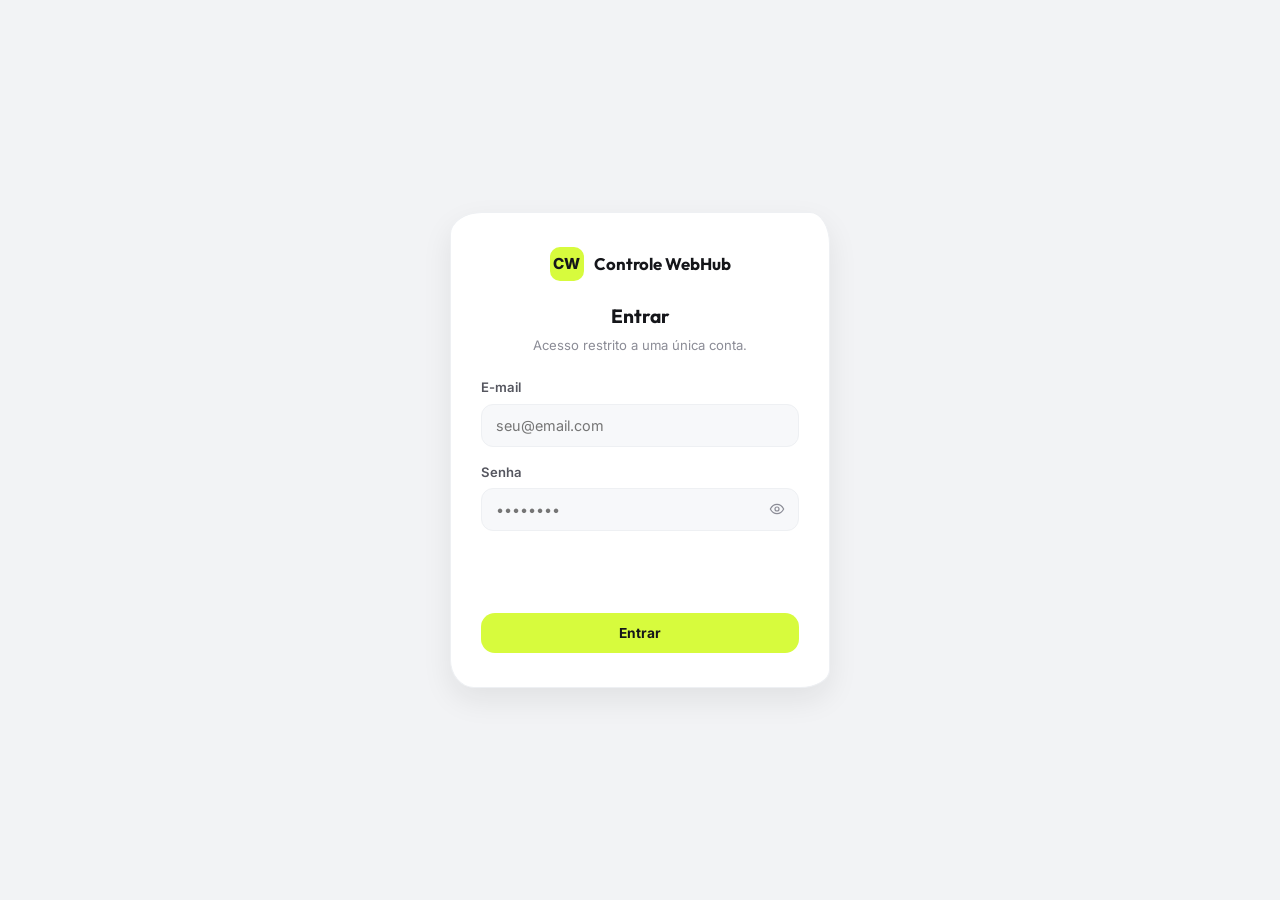
==== cliente.html @ a3a67857 "Detalhamento do repasse mostra a conta fechando Somar a cota da agencia/dev de cada cliente dava um " ====
<!DOCTYPE html>
<html lang="pt-BR">
<head>
<meta charset="UTF-8">
<meta name="viewport" content="width=device-width, initial-scale=1.0">
<title id="pageTitle">Novo cliente | Controle WebHub</title>
<script src="js/config.js?v=202609241728"></script>
<script src="js/auth.js?v=202609241728"></script>
<script>AUTH.requireAuth();</script>
<script src="js/theme.js?v=202609241728"></script>
<script src="js/sidebar.js?v=202609241728"></script>
<link rel="stylesheet" href="css/style.css?v=202609241728">
</head>
<body>

<svg style="display:none">
  <symbol id="i-chevron" viewBox="0 0 24 24"><path d="M15 6l-6 6 6 6" fill="none" stroke="currentColor" stroke-width="2" stroke-linecap="round" stroke-linejoin="round"/></symbol>
  <symbol id="i-menu" viewBox="0 0 24 24"><line x1="4" y1="7" x2="20" y2="7" stroke="currentColor" stroke-width="1.8" stroke-linecap="round"/><line x1="4" y1="12" x2="20" y2="12" stroke="currentColor" stroke-width="1.8" stroke-linecap="round"/><line x1="4" y1="17" x2="20" y2="17" stroke="currentColor" stroke-width="1.8" stroke-linecap="round"/></symbol>
  <symbol id="i-home" viewBox="0 0 24 24"><path d="M4 11.5 12 4l8 7.5" fill="none" stroke="currentColor" stroke-width="1.8" stroke-linecap="round" stroke-linejoin="round"/><path d="M6 10v9h12v-9" fill="none" stroke="currentColor" stroke-width="1.8" stroke-linejoin="round"/><path d="M10 19v-5h4v5" fill="none" stroke="currentColor" stroke-width="1.8" stroke-linejoin="round"/></symbol>
  <symbol id="i-users" viewBox="0 0 24 24"><circle cx="9" cy="8" r="3.2" fill="none" stroke="currentColor" stroke-width="1.8"/><path d="M3 20c.8-3.4 3-5.2 6-5.2s5.2 1.8 6 5.2" fill="none" stroke="currentColor" stroke-width="1.8" stroke-linecap="round"/><circle cx="16.5" cy="8.5" r="2.6" fill="none" stroke="currentColor" stroke-width="1.8"/><path d="M15 14.6c2.6.3 4.2 1.9 4.8 4.4" fill="none" stroke="currentColor" stroke-width="1.8" stroke-linecap="round"/></symbol>
  <symbol id="i-plus" viewBox="0 0 24 24"><line x1="12" y1="5" x2="12" y2="19" stroke="currentColor" stroke-width="2" stroke-linecap="round"/><line x1="5" y1="12" x2="19" y2="12" stroke="currentColor" stroke-width="2" stroke-linecap="round"/></symbol>
  <symbol id="i-cash" viewBox="0 0 24 24"><rect x="2.5" y="6" width="19" height="12" rx="2.5" fill="none" stroke="currentColor" stroke-width="1.8"/><circle cx="12" cy="12" r="2.6" fill="none" stroke="currentColor" stroke-width="1.8"/></symbol>
  <symbol id="i-wallet" viewBox="0 0 24 24"><path d="M3 7a2 2 0 0 1 2-2h13a2 2 0 0 1 2 2v11a2 2 0 0 1-2 2H5a2 2 0 0 1-2-2z" fill="none" stroke="currentColor" stroke-width="1.8"/><path d="M16 12h3.5a1 1 0 0 1 1 1v2a1 1 0 0 1-1 1H16a2 2 0 0 1 0-4z" fill="none" stroke="currentColor" stroke-width="1.8"/></symbol>
  <symbol id="i-report" viewBox="0 0 24 24"><path d="M7 3h8l4 4v14a1 1 0 0 1-1 1H7a1 1 0 0 1-1-1V4a1 1 0 0 1 1-1z" fill="none" stroke="currentColor" stroke-width="1.8" stroke-linejoin="round"/><path d="M15 3v4h4" fill="none" stroke="currentColor" stroke-width="1.8" stroke-linejoin="round"/><line x1="9" y1="12" x2="15" y2="12" stroke="currentColor" stroke-width="1.6" stroke-linecap="round"/><line x1="9" y1="15.5" x2="15" y2="15.5" stroke="currentColor" stroke-width="1.6" stroke-linecap="round"/><line x1="9" y1="19" x2="12.5" y2="19" stroke="currentColor" stroke-width="1.6" stroke-linecap="round"/></symbol>
  <symbol id="i-logout" viewBox="0 0 24 24"><path d="M15 17l5-5-5-5" fill="none" stroke="currentColor" stroke-width="1.8" stroke-linecap="round" stroke-linejoin="round"/><line x1="20" y1="12" x2="9" y2="12" stroke="currentColor" stroke-width="1.8" stroke-linecap="round"/><path d="M13 5H6a1 1 0 0 0-1 1v12a1 1 0 0 0 1 1h7" fill="none" stroke="currentColor" stroke-width="1.8" stroke-linecap="round" stroke-linejoin="round"/></symbol>
  <symbol id="i-gear" viewBox="0 0 24 24"><circle cx="12" cy="12" r="3" fill="none" stroke="currentColor" stroke-width="1.8"/><path d="M19.4 13a7.6 7.6 0 0 0 0-2l2-1.4-2-3.4-2.3.8a7.7 7.7 0 0 0-1.7-1l-.4-2.4H10.6l-.4 2.4a7.7 7.7 0 0 0-1.7 1l-2.3-.8-2 3.4L6.2 11a7.6 7.6 0 0 0 0 2l-2 1.4 2 3.4 2.3-.8a7.7 7.7 0 0 0 1.7 1l.4 2.4h3.4l.4-2.4a7.7 7.7 0 0 0 1.7-1l2.3.8 2-3.4z" fill="none" stroke="currentColor" stroke-width="1.6" stroke-linejoin="round"/></symbol>
  <symbol id="i-bell" viewBox="0 0 24 24"><path d="M6 17v-5a6 6 0 0 1 12 0v5l1.5 2.2H4.5z" fill="none" stroke="currentColor" stroke-width="1.8" stroke-linejoin="round"/><path d="M9.5 20.5a2.6 2.6 0 0 0 5 0" fill="none" stroke="currentColor" stroke-width="1.8" stroke-linecap="round"/></symbol>
  <symbol id="i-link" viewBox="0 0 24 24"><path d="M10 13a4 4 0 0 0 5.7.4l2.6-2.6a4 4 0 0 0-5.7-5.7L11 6.8" fill="none" stroke="currentColor" stroke-width="1.8" stroke-linecap="round"/><path d="M14 11a4 4 0 0 0-5.7-.4l-2.6 2.6a4 4 0 0 0 5.7 5.7l1.6-1.7" fill="none" stroke="currentColor" stroke-width="1.8" stroke-linecap="round"/></symbol>
  <symbol id="i-trash" viewBox="0 0 24 24"><path d="M4 7h16M9 7V4h6v3m-8 0 1 13h8l1-13" fill="none" stroke="currentColor" stroke-width="1.8" stroke-linecap="round" stroke-linejoin="round"/></symbol>
</svg>

<div class="app">

  <!-- ================= SIDEBAR ================= -->
  <aside class="sidebar">
    <button class="sidebar-collapse-btn" id="sidebarCollapseBtn" aria-label="Recolher menu"><svg class="icon-sm"><use href="#i-chevron"/></svg></button>
    <div class="brand">
      <div class="brand-mark">CW</div>
      <span class="brand-name">Controle WebHub</span>
    </div>
    <nav class="nav-group">
      <a href="index.html" class="nav-link"><svg class="icon"><use href="#i-home"/></svg><span>Dashboard</span></a>
      <a href="clientes.html" class="nav-link active"><svg class="icon"><use href="#i-users"/></svg><span>Clientes</span></a>
      <a href="cliente.html" class="nav-sublink" id="navNovoCliente"><svg><use href="#i-plus"/></svg><span>Novo cliente</span></a>
      <a href="financeiro.html" class="nav-link"><svg class="icon"><use href="#i-wallet"/></svg><span>Financeiro</span></a>
      <a href="relatorio.html" class="nav-link"><svg class="icon"><use href="#i-report"/></svg><span>Relatório</span></a>
      <a href="configuracoes.html" class="nav-link"><svg class="icon"><use href="#i-gear"/></svg><span>Configurações</span></a>
    </nav>
    <div class="nav-spacer"></div>
    <button class="nav-link nav-logout" id="logoutBtn"><svg class="icon"><use href="#i-logout"/></svg><span>Sair</span></button>
  </aside>
  <div class="sidebar-backdrop" id="sidebarBackdrop"></div>

  <!-- ================= CONTEÚDO ================= -->
  <main class="main">
    <div class="topbar">
      <div class="topbar-title">
        <button class="hamburger-btn" id="hamburgerBtn" aria-label="Abrir menu"><svg class="icon"><use href="#i-menu"/></svg></button>
        <h1 id="formTitle">Novo cliente</h1>
        <span class="topbar-pill" id="clientCountPill">0 clientes</span>
      </div>
      <div class="topbar-actions">
        <button class="icon-btn" id="notifBell" aria-label="Notificações"><svg class="icon"><use href="#i-bell"/></svg></button>
        <div class="user-chip">
          <div class="user-avatar">EU</div>
          <span>Minha agência</span>
        </div>
      </div>
    </div>

    <form class="form-card" id="clientForm">
      <div class="form-grid">
        <label class="field field-full">
          <span>Nome da empresa *</span>
          <input type="text" name="empresa" required placeholder="ex: Padaria do João">
        </label>
        <label class="field">
          <span>Nome do cliente</span>
          <input type="text" name="nomeCliente" placeholder="ex: João Silva">
        </label>

        <label class="field">
          <span>Telefone / WhatsApp</span>
          <input type="tel" name="telefone" inputmode="tel" autocomplete="tel" placeholder="ex: (54) 99999-0000">
        </label>

        <label class="field">
          <span>Valor do projeto (R$) *</span>
          <input type="text" inputmode="decimal" name="valor" required placeholder="0,00" autocomplete="off">
        </label>
        <label class="field">
          <span>Tipo de projeto</span>
          <select name="tipoProjeto">
            <option value="">Selecione...</option>
          </select>
        </label>

        <label class="field">
          <span>Origem do cliente</span>
          <select name="origem">
            <option value="">Selecione...</option>
          </select>
        </label>

        <label class="field">
          <span>Dev responsável</span>
          <select name="devResponsavel" id="devResponsavel">
            <option value="">Selecione...</option>
          </select>
        </label>
        <label class="field">
          <span>Forma de pagamento</span>
          <select name="tipoPagamento" id="tipoPagamento">
            <option value="avista">À vista</option>
            <option value="parcelado">Parcelado</option>
          </select>
        </label>

        <label class="field">
          <span>Data de início</span>
          <input type="date" name="dataInicio">
        </label>
        <label class="field">
          <span>Prazo final</span>
          <input type="date" name="prazoFinal">
        </label>

        <label class="field">
          <span>Status do projeto</span>
          <select name="status">
            <option value="desenvolvimento">Em desenvolvimento</option>
            <option value="concluido">Concluído</option>
          </select>
        </label>
      </div>

      <div class="section-title" id="parcelasTitle" hidden>
        <span>Parcelas</span>
        <button type="button" class="btn btn-outline btn-sm" id="addParcela"><svg class="icon-sm"><use href="#i-plus"/></svg>Adicionar parcela</button>
      </div>
      <div class="parcelas-list" id="parcelasList" hidden></div>

      <div class="section-title" id="situacaoTitle">Pagamento do cliente</div>
      <p class="field-hint" id="situacaoHint" style="margin:-8px 0 12px;" hidden>No parcelado, o pagamento do cliente é marcado em cada parcela, logo acima.</p>
      <div class="pay-rows" id="payRows">
        <div class="pay-row" id="clientePagoField">
          <label class="checkbox-field">
            <input type="checkbox" name="clientePago">
            <span>Cliente já pagou</span>
          </label>
          <label class="pay-date">
            <span>em</span>
            <input type="date" name="clientePagoEm" aria-label="Data em que o cliente pagou">
          </label>
        </div>
        <div class="comprovante" id="clienteComprovanteWrap">
          <svg class="icon-sm"><use href="#i-link"/></svg>
          <input type="url" inputmode="url" name="clienteComprovante" data-field="comprovante"
                 placeholder="Link do comprovante (opcional)" aria-label="Comprovante do pagamento do cliente">
          <a class="comprovante-open" href="" target="_blank" rel="noopener noreferrer" hidden>Abrir</a>
        </div>
      </div>

      <div class="section-title" id="splitSectionTitle">Divisão do valor entre agência, você e o dev</div>
      <div class="split-mode" id="splitMode">
        <span class="split-mode-label">Dividir por:</span>
        <div class="scope-toggle">
          <button type="button" class="scope-btn active" data-modo="percentual">Porcentagem</button>
          <button type="button" class="scope-btn" data-modo="valor">Valor (R$)</button>
        </div>
      </div>
      <p class="field-hint" id="splitModeHint" style="margin:-4px 0 14px;">A soma das porcentagens precisa dar 100%.</p>
      <div class="split-row" id="splitRow">
        <label class="field">
          <span id="labelAgencia">Agência (%)</span>
          <input type="number" name="splitAgencia" min="0" max="100" step="0.01" value="20">
          <input type="text" inputmode="decimal" autocomplete="off" name="splitAgenciaValor" placeholder="0,00" hidden>
        </label>
        <label class="field">
          <span id="labelEu">Eu (%)</span>
          <input type="number" name="splitEu" min="0" max="100" step="0.01" value="40">
          <input type="text" inputmode="decimal" autocomplete="off" name="splitEuValor" placeholder="0,00" hidden>
        </label>
        <label class="field" id="splitDevField">
          <span id="labelDev">Dev (%)</span>
          <input type="number" name="splitDev" min="0" max="100" step="0.01" value="40">
          <input type="text" inputmode="decimal" autocomplete="off" name="splitDevValor" placeholder="0,00" hidden>
        </label>
      </div>
      <div class="split-breakdown" id="splitBreakdown">
        <div class="split-card is-agencia"><span>Agência recebe</span><strong id="splitAgenciaValue">R$ 0,00</strong><small id="splitAgenciaPct">20%</small></div>
        <div class="split-card is-eu"><span>Eu recebo</span><strong id="splitEuValue">R$ 0,00</strong><small id="splitEuPct">40%</small></div>
        <div class="split-card is-dev" id="splitDevCard"><span>Dev recebe</span><strong id="splitDevValue">R$ 0,00</strong><small id="splitDevPct">40%</small></div>
      </div>
      <div class="split-total" id="splitTotal">Soma: 100%
        <button type="button" class="btn-link-reset split-total-action" id="useSplitSumBtn" hidden></button>
      </div>

      <div class="section-title">Repasses — quanto já paguei ao dev e à agência</div>
      <p class="field-hint" style="margin:-8px 0 14px;">Lance cada pagamento com o valor e a data em que você fez. Pode ser adiantado, parcial ou depois do fim do projeto — a barra mostra quanto ainda falta pagar.</p>
      <div class="repasse-blocks">
        <div class="repasse-block" id="repasseDevBlock" data-quem="dev">
          <div class="repasse-head">
            <div class="repasse-title">Dev<span id="repasseDevNome"></span></div>
            <div class="repasse-nums"><strong id="repasseDevPago">R$ 0,00</strong><span id="repasseDevTotal">de R$ 0,00</span></div>
          </div>
          <div class="repasse-bar"><span id="repasseDevFill"></span></div>
          <div class="repasse-status" id="repasseDevStatus"></div>
          <div class="repasse-list" id="repasseDevList"></div>
          <button type="button" class="btn btn-outline btn-sm" data-add-repasse="dev"><svg class="icon-sm"><use href="#i-plus"/></svg>Registrar pagamento ao dev</button>
        </div>
        <div class="repasse-block" id="repasseAgenciaBlock" data-quem="agencia">
          <div class="repasse-head">
            <div class="repasse-title">Agência</div>
            <div class="repasse-nums"><strong id="repasseAgenciaPago">R$ 0,00</strong><span id="repasseAgenciaTotal">de R$ 0,00</span></div>
          </div>
          <div class="repasse-bar"><span id="repasseAgenciaFill"></span></div>
          <div class="repasse-status" id="repasseAgenciaStatus"></div>
          <div class="repasse-list" id="repasseAgenciaList"></div>
          <button type="button" class="btn btn-outline btn-sm" data-add-repasse="agencia"><svg class="icon-sm"><use href="#i-plus"/></svg>Registrar pagamento à agência</button>
        </div>
      </div>

      <div class="section-title">Situação financeira real deste projeto</div>
      <p class="field-hint" style="margin:-8px 0 12px;">Aqui é o dinheiro que já entrou/saiu de verdade — diferente da divisão acima, que é só o combinado.</p>
      <div class="finance-panel">
        <div class="finance-row">
          <div class="finance-row-info"><strong>Recebido do cliente</strong><span id="financeRecebidoHint"></span></div>
          <div class="finance-row-value" id="financeRecebido">R$ 0,00</div>
        </div>
        <div class="finance-row" id="financeDevRow">
          <div class="finance-row-info"><strong>Repassado ao dev</strong><span id="financeDevHint"></span></div>
          <div class="finance-row-value" id="financeDev">R$ 0,00</div>
        </div>
        <div class="finance-row">
          <div class="finance-row-info"><strong>Repassado à agência</strong><span id="financeAgenciaHint"></span></div>
          <div class="finance-row-value" id="financeAgencia">R$ 0,00</div>
        </div>
        <div class="finance-row is-total">
          <div class="finance-row-info"><strong>Saldo real (fica comigo)</strong></div>
          <div class="finance-row-value" id="financeSaldo">R$ 0,00</div>
        </div>
      </div>

      <p class="admin-msg" id="formMsg" style="font-size:.85rem;margin-top:14px;"></p>

      <div class="form-actions">
        <button type="button" class="btn btn-danger" id="deleteBtn" hidden><svg class="icon-sm"><use href="#i-trash"/></svg>Excluir cliente</button>
        <div class="form-actions-right">
          <a href="clientes.html" class="btn btn-outline">Cancelar</a>
          <button type="submit" class="btn btn-lime" id="submitBtn">Salvar cliente</button>
        </div>
      </div>
    </form>
  </main>
</div>

<div class="toast" id="toast"></div>

<script src="js/store.js?v=202609241728"></script>
<script src="js/notifications.js?v=202609241728"></script>
<script src="js/cliente.js?v=202609241728"></script>
<script>document.getElementById('logoutBtn').addEventListener('click', () => AUTH.logout());</script>
</body>
</html>
---- css/style.css ----
@import url('https://fonts.googleapis.com/css2?family=Outfit:wght@400;500;600;700;800&family=Inter:wght@400;500;600;700&display=swap');

:root{
  --lime:#d7fb3d;
  --lime-dark:#a9c92e;
  --ink:#15161a;
  --sidebar:#111214;
  --panel:#1b1c20;
  --bg:#f2f3f5;
  --white:#ffffff;
  /* Fixas em qualquer tema — usadas em superfícies que não devem inverter (sidebar,
     card de destaque, botões escuros, avatar) e no texto sobre elas ou sobre o lima. */
  --onyx:#15161a;
  --onyx-text:#ffffff;
  --gray-900:#1c1d21;
  --gray-700:#55565f;
  --gray-500:#8b8c96;
  --gray-300:#d9dae0;
  --gray-100:#eef0f3;
  --gray-50:#f7f8fa;
  --red:#ef5b5b;
  --blue:#5b8def;
  --orange:#f5a623;
  /* "Organic card": cada canto tem uma curvatura própria (h e v diferentes) em vez de
     um border-radius uniforme — dá o ar de forma desenhada à mão, mas sutil o bastante
     pra continuar lendo como um card retangular comum. Usado por TODOS os cards do
     sistema (stat-card, panel, form-card, modal-card, auth-card, notif-popup, sidebar-card,
     split-card, client-card) só por herdarem estas duas variáveis — não precisa reaplicar
     a curvatura card a card. Em px fixo (não %) de propósito: com % o resultado distorce
     em cards muito largos ou muito estreitos, porque a curva vira fração do lado; em px a
     mesma "personalidade" de curva fica igual em qualquer proporção e em qualquer tela. */
  --radius-lg:32px 20px 30px 24px / 22px 32px 18px 28px;
  --radius-md:22px 14px 20px 16px / 16px 22px 14px 20px;
  --radius-sm:12px;
  --shadow-sm:0 1px 3px rgba(20,20,30,.05);
  --shadow-md:0 12px 30px rgba(20,20,30,.08);
  color-scheme:light;
}

:root[data-theme="dark"]{
  --ink:#f2f3f5;
  --bg:#0e0f12;
  --white:#1c1d22;
  --gray-700:#c7c8d1;
  --gray-500:#9c9daa;
  --gray-300:#4a4b52;
  --gray-100:#2c2d33;
  --gray-50:#232429;
  --shadow-sm:0 1px 3px rgba(0,0,0,.3);
  --shadow-md:0 12px 30px rgba(0,0,0,.4);
  color-scheme:dark;
}

*{box-sizing:border-box;}
html,body{margin:0;padding:0;}
[hidden]{display:none !important;}
body{
  font-family:'Inter',sans-serif;background:var(--bg);color:var(--ink);
  font-size:15px;line-height:1.4;
}
h1,h2,h3,.brand-name,.stat-value{font-family:'Outfit',sans-serif;}
a{text-decoration:none;color:inherit;}
button{font-family:inherit;cursor:pointer;border:none;background:none;color:inherit;}
input,select,textarea{font-family:inherit;font-size:.92rem;}
ul{list-style:none;margin:0;padding:0;}
.icon{width:20px;height:20px;flex-shrink:0;}
.icon-sm{width:16px;height:16px;flex-shrink:0;}

/* ================= LAYOUT ================= */
.app{display:flex;min-height:100vh;}

.sidebar{
  width:236px;flex-shrink:0;background:var(--sidebar);color:#c7c8d1;
  display:flex;flex-direction:column;padding:26px 18px;position:fixed;top:0;bottom:0;left:0;
  z-index:50;transition:width .2s ease,padding .2s ease;
}
.sidebar-collapse-btn{
  position:absolute;top:34px;right:-13px;width:26px;height:26px;border-radius:50%;
  background:var(--white);color:var(--gray-700);border:1.5px solid var(--gray-100);
  display:flex;align-items:center;justify-content:center;box-shadow:var(--shadow-sm);z-index:60;
}
.sidebar-collapse-btn:hover{color:var(--ink);}
.sidebar-collapse-btn svg{width:13px;height:13px;transition:transform .2s ease;}
html.sidebar-collapsed .sidebar-collapse-btn svg{transform:rotate(180deg);}
.brand{display:flex;align-items:center;gap:10px;padding:6px 10px 30px;color:var(--onyx-text);}
.brand-mark{
  width:34px;height:34px;border-radius:10px;background:var(--lime);color:var(--onyx);
  display:flex;align-items:center;justify-content:center;font-weight:800;font-size:.95rem;flex-shrink:0;
}
.brand-name{font-weight:700;font-size:1.05rem;}

.nav-group{margin-bottom:6px;}
.nav-link{
  display:flex;align-items:center;gap:12px;padding:11px 14px;border-radius:12px;
  font-size:.9rem;font-weight:500;color:#9c9daa;transition:background .15s ease,color .15s ease;
}
.nav-link:hover{background:rgba(255,255,255,.05);color:var(--onyx-text);}
.nav-link.active{background:var(--lime);color:var(--onyx);font-weight:700;}
.nav-link .icon{color:currentColor;}

/* Sub-item de menu (ex: "Novo cliente" dentro de "Clientes") — mais discreto que um
   item de primeiro nível, sem o bloco de destaque cheio, só indentado. */
.nav-sublink{
  display:flex;align-items:center;gap:10px;padding:8px 14px 8px 40px;border-radius:12px;
  font-size:.82rem;font-weight:500;color:#8a8b96;transition:background .15s ease,color .15s ease;
  margin:-2px 0 4px;
}
.nav-sublink:hover{background:rgba(255,255,255,.05);color:var(--onyx-text);}
.nav-sublink.active{color:var(--lime);font-weight:700;}
.nav-sublink svg{width:14px;height:14px;color:currentColor;flex-shrink:0;}

.nav-spacer{flex:1;}

.nav-logout{width:100%;background:rgba(239,91,91,.16);color:var(--red);}
.nav-logout:hover{background:rgba(239,91,91,.28);color:var(--red);}

.main{margin-left:236px;flex:1;min-width:0;padding:30px 34px 60px;transition:margin-left .2s ease;}

/* Menu recolhido manualmente (botão na borda do menu) — mesmo visual do modo "só ícones"
   usado automaticamente em telas estreitas, só que acionado pelo usuário em qualquer tamanho. */
html.sidebar-collapsed .sidebar{width:76px;padding:26px 12px;}
html.sidebar-collapsed .brand-name,
html.sidebar-collapsed .nav-link span:not(.icon-badge),
html.sidebar-collapsed .nav-sublink span{display:none;}
html.sidebar-collapsed .nav-link{justify-content:center;padding:12px;}
html.sidebar-collapsed .nav-sublink{justify-content:center;padding:8px 12px;}
html.sidebar-collapsed .main{margin-left:76px;}

.topbar{display:flex;align-items:center;justify-content:space-between;margin-bottom:26px;gap:16px;flex-wrap:wrap;}
.topbar-title{display:flex;align-items:center;gap:12px;}
.topbar-title h1{font-size:1.5rem;font-weight:700;}
.topbar-pill{
  background:var(--gray-100);color:var(--gray-700);font-size:.72rem;font-weight:700;
  padding:4px 12px;border-radius:999px;
}
.topbar-actions{display:flex;align-items:center;gap:10px;}
.icon-btn{
  width:40px;height:40px;border-radius:12px;background:var(--white);box-shadow:var(--shadow-sm);
  display:flex;align-items:center;justify-content:center;color:var(--gray-700);position:relative;
}
.user-chip{display:flex;align-items:center;gap:10px;background:var(--white);border-radius:14px;padding:6px 14px 6px 6px;box-shadow:var(--shadow-sm);}
.user-avatar{
  width:32px;height:32px;border-radius:50%;background:var(--lime);color:var(--onyx);
  display:flex;align-items:center;justify-content:center;font-weight:700;font-size:.8rem;
}
.user-chip span{font-size:.85rem;font-weight:600;}

/* Botão hambúrguer — só aparece em telas estreitas (ver media query), abre o menu
   completo por cima do conteúdo. */
.hamburger-btn{
  display:none;width:40px;height:40px;border-radius:12px;background:var(--white);
  box-shadow:var(--shadow-sm);align-items:center;justify-content:center;color:var(--gray-700);
  flex-shrink:0;
}

/* ================= CARDS / STATS ================= */
.stat-grid{display:grid;grid-template-columns:repeat(4,1fr);gap:18px;margin-bottom:22px;}
.stat-card{
  background:var(--white);border-radius:var(--radius-lg);padding:22px;box-shadow:var(--shadow-sm);
  display:flex;flex-direction:column;gap:14px;min-height:150px;
}
.stat-card.is-accent{background:var(--onyx);color:var(--onyx-text);}
.stat-card.is-accent .stat-label{color:#a9aab2;}
.stat-card.is-clickable{
  border:none;font-family:inherit;text-align:left;width:100%;cursor:pointer;
  transition:transform .15s ease,box-shadow .15s ease;
}
.stat-card.is-clickable:hover{transform:translateY(-3px);box-shadow:var(--shadow-md);}
.stat-icon{
  width:42px;height:42px;border-radius:12px;display:flex;align-items:center;justify-content:center;
  background:var(--gray-100);color:var(--ink);
}
.stat-card.is-accent .stat-icon{background:var(--lime);color:var(--onyx);}
/* Mesma linguagem de cor das divisões em cliente.html: azul = agência, verde = recebido/
   meu (dinheiro que fica), vermelho = dev (repasse pra fora). Cor fixa (não muda com o
   tema) igual aos split-cards, pelo mesmo motivo: o fundo claro é fixo. */
.stat-icon.is-blue{background:#e2ecff;color:#3b6fd6;}
.stat-icon.is-green{background:#e3f6ea;color:#1e8a4c;}
.stat-icon.is-red{background:#fdecec;color:#e05656;}
.stat-value{font-size:1.55rem;font-weight:700;}
.stat-label{font-size:.8rem;color:var(--gray-500);font-weight:500;}
.stat-sub{font-size:.72rem;color:var(--gray-500);font-weight:600;margin-top:2px;min-height:15px;}
.stat-sub.is-pending{color:var(--red);}
.stat-sub.is-ok{color:#1e8a4c;}

.grid-2{display:grid;grid-template-columns:1.5fr 1fr;gap:18px;align-items:stretch;}
/* Item de grid tem min-width:auto por padrão — sem isso, o canvas do gráfico (que tem
   seu próprio tamanho "natural") empurra o painel pra fora da coluna em telas bem
   estreitas, estourando a largura da tela. */
.grid-2 > *{min-width:0;}

.panel{background:var(--white);border-radius:var(--radius-lg);padding:24px;box-shadow:var(--shadow-sm);}
/* flex-wrap evita que o título (quando quebra em duas linhas numa tela estreita) fique
   sobreposto pelo controle ao lado (ex: o seletor de mês) — sem isso o align-items:center
   centraliza o controle no meio da altura toda do título já quebrado, por cima do texto. */
.panel-head{display:flex;flex-wrap:wrap;align-items:center;justify-content:space-between;gap:10px;margin-bottom:18px;}
.panel-head h3{font-size:1rem;font-weight:700;}
.panel-head .plain-link{font-size:.8rem;color:var(--gray-500);font-weight:600;}
.btn-link-reset{background:none;border:none;font-family:inherit;cursor:pointer;}
#monthlyChartWrap{cursor:pointer;}

.scope-toggle{display:flex;background:var(--gray-100);border-radius:999px;padding:3px;gap:2px;}
.scope-btn{padding:7px 14px;border-radius:999px;font-size:.78rem;font-weight:700;color:var(--gray-500);transition:background .15s ease,color .15s ease;}
.scope-btn.active{background:var(--white);color:var(--ink);box-shadow:var(--shadow-sm);}

.chart-wrap{height:220px;position:relative;}

.donut-wrap{display:flex;align-items:center;gap:20px;}
.donut-canvas-wrap{width:150px;height:150px;position:relative;flex-shrink:0;}
.donut-center{
  position:absolute;inset:0;display:flex;flex-direction:column;align-items:center;justify-content:center;
}
/* O total fica dentro de um círculo de 150px — o buraco da rosca tem ~108px. Um valor com
   5 dígitos (R$ 16.345,67) já não cabe no tamanho padrão; encolhe conforme o tamanho. */
.donut-center strong{font-size:1.15rem;max-width:104px;text-align:center;line-height:1.1;}
.donut-center strong.is-long{font-size:.92rem;}
.donut-center strong.is-xlong{font-size:.78rem;}
.donut-center span{font-size:.7rem;color:var(--gray-500);}
.legend{display:flex;flex-direction:column;gap:12px;flex:1;}
.legend-item{display:flex;align-items:center;gap:10px;font-size:.82rem;}
.legend-dot{width:10px;height:10px;border-radius:50%;flex-shrink:0;}
.legend-item strong{margin-left:auto;font-weight:700;}

.target-list{display:flex;flex-direction:column;gap:16px;margin-top:20px;}
.target-row{display:flex;align-items:center;gap:12px;}
.target-icon{width:34px;height:34px;border-radius:10px;background:var(--gray-100);display:flex;align-items:center;justify-content:center;flex-shrink:0;}
.target-info{flex:1;min-width:0;}
.target-info .target-top{display:flex;justify-content:space-between;font-size:.8rem;margin-bottom:6px;}
.target-info .target-top strong{font-weight:700;}
.target-track{height:6px;border-radius:999px;background:var(--gray-100);overflow:hidden;}
.target-fill{height:100%;border-radius:999px;background:var(--ink);}

/* ================= CLIENTES (grid + cards) ================= */
.page-head{display:flex;align-items:center;justify-content:space-between;margin-bottom:22px;flex-wrap:wrap;gap:14px;}
.btn{
  display:inline-flex;align-items:center;gap:8px;padding:12px 20px;border-radius:14px;
  font-weight:700;font-size:.86rem;transition:transform .15s ease,box-shadow .15s ease;
}
.btn-primary{background:var(--onyx);color:var(--onyx-text);}
.btn-primary:hover{transform:translateY(-1px);box-shadow:var(--shadow-md);}
.btn-lime{background:var(--lime);color:var(--onyx);}
.btn-lime:hover{transform:translateY(-1px);box-shadow:var(--shadow-md);}
.btn-outline{background:var(--white);color:var(--ink);box-shadow:var(--shadow-sm);}
.btn-outline:hover{background:var(--gray-50);}
.btn-danger{background:#fdecec;color:var(--red);}
.btn-sm{padding:8px 14px;font-size:.78rem;border-radius:10px;}
.btn:disabled{opacity:.5;cursor:not-allowed;transform:none !important;}

.client-grid{display:grid;grid-template-columns:repeat(auto-fill,minmax(230px,1fr));gap:22px;}

/* Card estilo "perfil": o avatar redondo fica dentro do card, encaixado no
   canto superior direito, fazendo borda com a própria borda do card. A curvatura
   do card vem de --radius-lg (o mesmo "organic card" reutilizado no resto do sistema). */
.client-card{
  display:block;position:relative;text-align:left;
  transition:transform .15s ease,box-shadow .15s ease;
}
.client-card:hover{transform:translateY(-3px);}
.client-card:hover .client-card-body{box-shadow:var(--shadow-md);}
.client-card-avatar-wrap{position:absolute;top:16px;right:16px;z-index:2;}
/* Aviso discreto de pendência financeira (cliente não pagou / repasse pro dev ou pra
   agência ainda não feito) — some sozinho assim que tudo ficar em dia. */
.client-card-alert{
  position:absolute;bottom:14px;right:14px;width:22px;height:22px;border-radius:50%;
  background:var(--red);color:#fff;display:flex;align-items:center;justify-content:center;
  font-size:.74rem;font-weight:800;z-index:2;box-shadow:var(--shadow-sm);
}
.client-card-arrow{
  position:absolute;bottom:-2px;right:-2px;width:18px;height:18px;border-radius:50%;
  background:var(--white);border:1.5px solid var(--gray-100);color:var(--ink);
  display:flex;align-items:center;justify-content:center;
}
.client-card-arrow svg{width:9px;height:9px;}
.client-card-body{
  position:relative;height:100%;background:var(--white);
  border:1.5px solid var(--gray-100);border-radius:var(--radius-lg);
  padding:20px;display:flex;flex-direction:column;gap:14px;
  transition:box-shadow .15s ease;
}
.client-avatar{
  width:44px;height:44px;border-radius:50%;background:var(--onyx);color:var(--lime);
  display:flex;align-items:center;justify-content:center;font-weight:700;font-size:1rem;flex-shrink:0;
}
.client-card-name{font-weight:700;font-size:.95rem;padding-right:52px;}
.client-card-role{font-size:.76rem;color:var(--gray-500);margin-top:2px;padding-right:52px;}
/* Telefone do cliente no card — botão (não link) porque o card inteiro já é um <a>;
   o clique abre o WhatsApp sem navegar pro cadastro. */
.client-card-phone{
  display:inline-flex;align-items:center;gap:6px;margin-top:6px;padding:4px 9px;
  border-radius:999px;background:var(--gray-50);color:var(--gray-700);
  font-size:.74rem;font-weight:600;font-family:inherit;
  transition:background .15s ease,color .15s ease;
}
.client-card-phone:hover{background:var(--lime);color:var(--onyx);}
.client-card-phone svg{width:13px;height:13px;}
.client-card-value{font-size:1.2rem;font-weight:700;}
.client-card-foot{display:flex;align-items:center;justify-content:space-between;margin-top:auto;}
.status-dot{width:9px;height:9px;border-radius:50%;display:inline-block;flex-shrink:0;}
.status-pill{
  display:inline-flex;align-items:center;gap:6px;font-size:.72rem;font-weight:700;
  padding:5px 10px;border-radius:999px;background:var(--gray-100);color:var(--gray-700);
}
.status-pill.st-dev{background:#fff4e0;color:#b9750c;}
.status-pill.st-done{background:#e4f9ea;color:#1e8a4c;}
.status-dot.st-dev{background:var(--orange);}
.status-dot.st-done{background:#2fbf6a;}

.empty-state{
  grid-column:1/-1;display:flex;flex-direction:column;align-items:center;justify-content:center;
  gap:14px;padding:70px 20px;color:var(--gray-500);text-align:center;
}
.empty-state .icon{width:40px;height:40px;color:var(--gray-300);}

/* ================= FORM (novo/editar cliente) ================= */
.form-card{background:var(--white);border-radius:var(--radius-lg);padding:28px;box-shadow:var(--shadow-sm);}
.form-grid{display:grid;grid-template-columns:1fr 1fr;gap:18px;}
.field{display:flex;flex-direction:column;gap:7px;font-size:.82rem;font-weight:600;color:var(--gray-700);}
.field-full{grid-column:1/-1;}
.field input,.field select,.field textarea{
  padding:12px 14px;border-radius:12px;border:1.5px solid var(--gray-100);background:var(--gray-50);
  font-size:.9rem;color:var(--ink);transition:border-color .15s ease,background .15s ease;
}
.field input:focus,.field select:focus,.field textarea:focus{outline:none;border-color:var(--ink);background:var(--white);}
.field-hint{font-size:.72rem;color:var(--gray-500);font-weight:500;}
.checkbox-field{display:flex;align-items:center;gap:10px;font-weight:600;font-size:.85rem;color:var(--ink);}
.checkbox-field input{width:17px;height:17px;accent-color:var(--ink);}
.checkbox-row{display:flex;flex-wrap:wrap;gap:20px;padding:2px 0 4px;}

/* ================= Situação financeira (dentro do cliente) ================= */
.finance-panel{background:var(--gray-50);border-radius:var(--radius-md);padding:6px 16px;margin-top:4px;}
.finance-row{
  display:flex;align-items:center;justify-content:space-between;gap:10px;
  padding:12px 0;border-bottom:1px solid var(--gray-100);font-size:.88rem;
}
.finance-row:last-child{border-bottom:none;}
.finance-row-info{display:flex;flex-direction:column;gap:2px;}
.finance-row-info span{font-size:.75rem;color:var(--gray-500);}
.finance-row-info span.is-pending{color:var(--red);}
.finance-row-info span.is-ok{color:#1e8a4c;}
.finance-row-value{font-weight:700;white-space:nowrap;}
.finance-row-value.is-pending{color:var(--gray-500);font-weight:600;}
.finance-row.is-total{font-weight:700;}
.finance-row.is-total .finance-row-value{font-size:1.05rem;}
.finance-row.is-total .finance-row-value.is-negative{color:var(--red);}
.finance-row.is-clickable{
  background:none;border:none;font:inherit;color:inherit;width:100%;cursor:pointer;
  border-radius:8px;transition:background-color .12s ease;
}
.finance-row.is-clickable:hover{background:var(--gray-100);}

.password-field{position:relative;}
.password-field input{width:100%;padding-right:44px;}
.password-toggle{
  position:absolute;top:50%;right:6px;transform:translateY(-50%);width:32px;height:32px;
  border-radius:9px;display:flex;align-items:center;justify-content:center;color:var(--gray-500);
}
.password-toggle:hover{background:var(--gray-100);color:var(--ink);}
.field-match-hint{font-size:.76rem;font-weight:600;min-height:16px;}
.field-match-hint.is-ok{color:#1e8a4c;}
.field-match-hint.is-bad{color:var(--red);}

.option-manager-label{display:block;font-size:.82rem;font-weight:600;color:var(--gray-700);margin-bottom:8px;}
.option-chips{display:flex;flex-wrap:wrap;gap:8px;margin-bottom:12px;}
.option-chip{
  display:inline-flex;align-items:center;gap:6px;padding:6px 12px;border-radius:999px;
  font-size:.78rem;font-weight:600;background:var(--gray-100);color:var(--gray-700);
}
.option-chip.is-custom{background:var(--gray-900);color:var(--onyx-text);}
.option-chip button{
  display:flex;align-items:center;justify-content:center;width:15px;height:15px;
  color:inherit;opacity:.7;font-size:.9rem;line-height:1;
}
.option-chip button:hover{opacity:1;}
.option-add-form{display:flex;gap:8px;}
.option-add-form input{
  flex:1;min-width:0;padding:10px 12px;border-radius:10px;border:1.5px solid var(--gray-100);background:var(--gray-50);
  font-size:.85rem;color:var(--ink);
}
.option-add-form input:focus{outline:none;border-color:var(--ink);background:var(--white);}

.section-title{font-size:.95rem;font-weight:700;margin:28px 0 14px;display:flex;align-items:center;justify-content:space-between;}

.split-row{display:grid;grid-template-columns:repeat(3,1fr);gap:14px;margin-bottom:26px;}
.split-row.is-2col{grid-template-columns:repeat(2,1fr);}
.split-total{
  margin-top:10px;font-size:.8rem;font-weight:700;padding:10px 14px;border-radius:10px;
  background:var(--gray-50);color:var(--gray-700);
}
.split-total.is-ok{background:#e4f9ea;color:#1e8a4c;}
.split-total.is-bad{background:#fdecec;color:var(--red);}

.parcelas-list{display:flex;flex-direction:column;gap:12px;}
.parcela-row{
  display:flex;flex-direction:column;gap:10px;
  background:var(--gray-50);padding:12px;border-radius:12px;
}
.parcela-main{display:grid;grid-template-columns:auto 1fr 1fr auto;gap:10px;align-items:center;}
.parcela-num{font-size:.8rem;font-weight:700;color:var(--gray-500);min-width:22px;}
.parcela-row input{padding:9px 12px;border-radius:9px;border:1.5px solid var(--gray-100);background:var(--white);font-size:.85rem;}

/* Marcações de pagamento (cliente / dev / agência), cada uma com a data em que foi feita.
   No parcelado ficam dentro de cada parcela; no à vista, na seção "Situação de pagamento". */
/* Colunas largas o bastante pra "Cliente pagou em 22/09/2026" caber numa linha só —
   com colunas estreitas a data pulava pra baixo do texto. */
.parcela-pays{
  display:grid;grid-template-columns:repeat(auto-fit,minmax(285px,1fr));gap:10px 20px;
  border-top:1.5px solid var(--gray-100);padding-top:10px;
}
.pay-rows{display:flex;flex-direction:column;gap:10px;padding:2px 0 4px;}
/* Checkbox, texto e data andam juntos: a data vem logo depois do texto, sem coluna fixa
   separando os dois (assim "Dev pago em 25/09" se lê como uma frase só). */
.pay-row{display:flex;align-items:center;gap:8px;flex-wrap:wrap;}
.pay-row .checkbox-field{gap:8px;}
.pay-date{display:flex;align-items:center;gap:6px;font-size:.78rem;font-weight:600;color:var(--gray-500);}
.pay-date input{
  padding:6px 9px;border-radius:8px;border:1.5px solid var(--gray-100);
  background:var(--white);font-size:.8rem;font-family:inherit;color:var(--ink);
  width:128px;
}
.pay-date input:disabled{opacity:.45;}

/* ===== Repasses ao dev e à agência =====
   Cada bloco mostra quanto já foi pago do total devido, com barra de progresso, a lista
   de pagamentos lançados (valor + data) e quanto ainda falta. */
.repasse-blocks{display:grid;grid-template-columns:repeat(auto-fit,minmax(320px,1fr));gap:16px;margin-bottom:26px;}
.repasse-block{
  background:var(--gray-50);border-radius:var(--radius-md);padding:18px;
  display:flex;flex-direction:column;gap:10px;
}
.repasse-head{display:flex;align-items:baseline;justify-content:space-between;gap:12px;flex-wrap:wrap;}
.repasse-title{font-size:.9rem;font-weight:700;color:var(--ink);}
.repasse-title span{font-weight:600;color:var(--gray-500);}
.repasse-nums{display:flex;align-items:baseline;gap:6px;}
.repasse-nums strong{font-family:'Outfit',sans-serif;font-size:1.05rem;}
.repasse-nums span{font-size:.78rem;color:var(--gray-500);font-weight:600;}
.repasse-bar{height:8px;border-radius:999px;background:var(--gray-100);overflow:hidden;}
.repasse-bar span{display:block;height:100%;width:0;background:var(--lime-dark);border-radius:999px;transition:width .25s ease;}
.repasse-status{font-size:.78rem;font-weight:600;color:var(--gray-500);}
.repasse-status.is-pending{color:var(--red);}
.repasse-status.is-ok{color:#1e8a4c;}
.repasse-status.is-over{color:var(--orange);}
.repasse-list{display:flex;flex-direction:column;gap:8px;}
.repasse-item{display:flex;flex-direction:column;gap:7px;}
.repasse-item-main{display:grid;grid-template-columns:1fr 1fr auto;gap:8px;align-items:center;}
/* min-width:0 pra coluna 1fr poder encolher — sem isso a largura natural do campo de
   data empurra a lixeira pra fora do bloco. */
.repasse-item input{
  padding:8px 10px;border-radius:9px;border:1.5px solid var(--gray-100);
  background:var(--white);font-size:.82rem;min-width:0;
}
.repasse-block .btn{align-self:flex-start;}

/* Link do comprovante — aparece abaixo de cada pagamento (parcela, à vista e repasses). */
.comprovante{display:flex;align-items:center;gap:7px;}
.comprovante > svg{color:var(--gray-500);flex-shrink:0;}
.comprovante input{
  flex:1;min-width:0;padding:7px 10px;border-radius:9px;border:1.5px solid var(--gray-100);
  background:var(--white);font-size:.78rem;font-family:inherit;color:var(--ink);
}
.comprovante input::placeholder{color:var(--gray-500);}
.comprovante-open{
  flex-shrink:0;font-size:.74rem;font-weight:700;padding:6px 11px;border-radius:999px;
  background:var(--gray-100);color:var(--gray-700);
}
.comprovante-open:hover{background:var(--lime);color:var(--onyx);}
.parcela-pays .comprovante{grid-column:1 / -1;}

/* Alternador "Porcentagem / Valor (R$)" da divisão. */
.split-mode{display:flex;align-items:center;gap:12px;flex-wrap:wrap;margin-bottom:10px;}
.split-mode-label{font-size:.8rem;font-weight:700;color:var(--gray-700);}
.split-total-action{font-size:.78rem;font-weight:700;text-decoration:underline;color:inherit;}
.icon-remove{
  width:30px;height:30px;border-radius:9px;display:flex;align-items:center;justify-content:center;
  color:var(--gray-500);background:var(--white);
}
.icon-remove:hover{color:var(--red);}

.form-actions{display:flex;gap:12px;margin-top:26px;justify-content:space-between;}
.form-actions-right{display:flex;gap:12px;}

/* ================= Resumo de divisão (dentro do cliente) ================= */
.split-breakdown{display:grid;grid-template-columns:repeat(3,1fr);gap:14px;margin-bottom:12px;}
.split-breakdown.is-2col{grid-template-columns:repeat(2,1fr);}
.split-card{
  border-radius:var(--radius-md);padding:16px;background:var(--gray-50);border:1.5px solid var(--gray-100);
  display:flex;flex-direction:column;gap:4px;
}
.split-card span{font-size:.78rem;font-weight:600;color:var(--gray-500);}
.split-card strong{font-size:1.15rem;font-weight:700;color:var(--ink);}
.split-card small{font-size:.72rem;color:var(--gray-500);}
.split-card.is-agencia{border-color:#9db8f5;background:#e2ecff;}
.split-card.is-eu{border-color:#6fcf97;background:#e3f6ea;}
.split-card.is-dev{border-color:#f3a0a0;background:#fdecec;}
/* Essas três variantes têm fundo pastel fixo (não muda com o tema), então o texto
   também precisa ficar fixo — se usasse var(--ink)/var(--gray-500), no modo escuro
   o texto clareia e some em cima do fundo claro (baixo contraste). */
.split-card.is-agencia span,.split-card.is-agencia small,
.split-card.is-eu span,.split-card.is-eu small,
.split-card.is-dev span,.split-card.is-dev small{color:rgba(21,22,26,.62);}
.split-card.is-agencia strong,
.split-card.is-eu strong,
.split-card.is-dev strong{color:#15161a;}

/* ================= Notificações (sino) ================= */
.notif-badge{
  position:absolute;top:-4px;right:-4px;min-width:18px;height:18px;padding:0 4px;border-radius:999px;
  background:var(--red);color:var(--onyx-text);font-size:.65rem;font-weight:700;
  display:flex;align-items:center;justify-content:center;line-height:1;
}
.notif-panel{
  position:fixed;width:320px;max-height:400px;overflow-y:auto;background:var(--white);
  border-radius:var(--radius-md);box-shadow:var(--shadow-md);padding:8px;z-index:300;
  opacity:0;pointer-events:none;transform:translateY(-8px);transition:opacity .15s ease,transform .15s ease;
  border:1px solid var(--gray-100);
}
.notif-panel.open{opacity:1;pointer-events:auto;transform:translateY(0);}
.notif-head{font-size:.76rem;font-weight:700;color:var(--gray-500);padding:10px 12px 6px;text-transform:uppercase;letter-spacing:.03em;}
.notif-item{
  display:flex;align-items:center;justify-content:space-between;gap:10px;padding:10px 12px;border-radius:10px;
}
.notif-item:hover{background:var(--gray-50);}
.notif-item-info{display:flex;flex-direction:column;gap:2px;font-size:.82rem;}
.notif-item-info span{font-size:.72rem;color:var(--gray-500);font-weight:500;}
.notif-empty{padding:26px 16px;text-align:center;color:var(--gray-500);font-size:.85rem;}

.notif-popup-overlay{
  position:fixed;inset:0;background:rgba(10,10,14,.5);display:flex;align-items:center;justify-content:center;
  z-index:400;padding:20px;
}
.notif-popup{
  background:var(--white);border-radius:var(--radius-lg);padding:28px;max-width:420px;width:100%;
  position:relative;box-shadow:var(--shadow-md);
}
.notif-popup h3{font-size:1.1rem;margin:0 0 6px;}
.notif-popup > p{font-size:.85rem;color:var(--gray-500);margin:0 0 16px;}
.notif-popup-close{
  position:absolute;top:16px;right:16px;width:32px;height:32px;border-radius:50%;
  display:flex;align-items:center;justify-content:center;color:var(--gray-500);font-size:1.2rem;
}
.notif-popup-close:hover{background:var(--gray-100);color:var(--ink);}
.notif-popup-list{max-height:280px;overflow-y:auto;margin:0 -8px;}
.notif-popup-list .notif-item{padding:10px 8px;}

.toast{
  position:fixed;bottom:26px;left:50%;transform:translateX(-50%) translateY(20px);
  background:var(--onyx);color:var(--onyx-text);padding:13px 22px;border-radius:12px;font-size:.85rem;font-weight:600;
  opacity:0;pointer-events:none;transition:opacity .25s ease,transform .25s ease;z-index:200;box-shadow:var(--shadow-md);
}
.toast.show{opacity:1;transform:translateX(-50%) translateY(0);}

/* ================= Login ================= */
.auth-page{
  min-height:100vh;display:flex;align-items:center;justify-content:center;
  background:var(--bg);padding:20px;
}
.auth-card{
  width:100%;max-width:380px;background:var(--white);border-radius:var(--radius-lg);
  padding:34px 30px;box-shadow:var(--shadow-md);border:1.5px solid var(--gray-100);
}
.auth-card .brand{padding:0 0 22px;justify-content:center;color:var(--ink);}
.auth-card h1{font-size:1.2rem;text-align:center;margin:0 0 6px;}
.auth-card p.auth-sub{font-size:.82rem;color:var(--gray-500);text-align:center;margin:0 0 24px;}
.auth-form{display:flex;flex-direction:column;gap:16px;}
.auth-submit{width:100%;justify-content:center;margin-top:6px;}
.auth-msg{font-size:.82rem;text-align:center;min-height:18px;color:var(--red);font-weight:600;}

@media (max-width:1080px){
  .stat-grid{grid-template-columns:repeat(2,1fr);}
  .grid-2{grid-template-columns:1fr;}
}
@media (max-width:860px){
  /* Em telas estreitas o menu some totalmente (fora da tela) em vez de virar uma
     coluna de ícones — ganha o espaço todo. Um botão hambúrguer no topo abre o menu
     completo (com os nomes) como uma gaveta por cima do conteúdo. */
  .sidebar{
    width:236px !important;padding:26px 18px !important;
    transform:translateX(-100%);transition:transform .25s ease;
  }
  .sidebar.mobile-open{transform:translateX(0);}
  .brand-name,.nav-link span,.nav-sublink span{display:block !important;}
  .nav-link{justify-content:flex-start !important;padding:11px 14px !important;}
  .nav-sublink{justify-content:flex-start !important;padding:8px 14px 8px 40px !important;}
  /* No mobile o botão de recolher (desktop) fica escondido — só reaparece quando a
     gaveta está aberta, virando o botão de fechar o menu. */
  .sidebar-collapse-btn{display:none;}
  .sidebar.mobile-open .sidebar-collapse-btn{display:flex;}
  .sidebar.mobile-open .sidebar-collapse-btn svg{transform:none !important;}
  .hamburger-btn{display:flex;}
  .sidebar-backdrop{display:none;position:fixed;inset:0;background:rgba(10,10,14,.5);z-index:49;}
  .sidebar-backdrop.show{display:block;}
  .main{margin-left:0 !important;padding:22px 18px 50px;}
  .form-grid{grid-template-columns:1fr;}
  .split-row{grid-template-columns:1fr;}
  .split-breakdown{grid-template-columns:1fr;}
  .donut-wrap{flex-direction:column;align-items:flex-start;}
  .legend{width:100%;}
}
@media (max-width:640px){
  .stat-grid{grid-template-columns:repeat(2,1fr);gap:12px;}
  .stat-card{padding:16px;min-height:auto;gap:10px;}
  .stat-value{font-size:1.2rem;}
  /* Celular: número + vencimento + lixeira na primeira linha, valor na segunda. */
  .parcela-main{grid-template-columns:auto 1fr auto;grid-template-areas:"num data lixo" ". valor valor";}
  .parcela-num{grid-area:num;}
  .parcela-main input[data-field="data"]{grid-area:data;}
  .parcela-main input[data-field="valor"]{grid-area:valor;}
  .parcela-main .icon-remove{grid-area:lixo;}
  .parcela-pays{grid-template-columns:1fr;}
  .main{padding:18px 14px 40px;}
  .topbar{margin-bottom:20px;}
  .topbar-title h1{font-size:1.25rem;}
  .topbar-pill{display:none;}
  .user-chip span{display:none;}
  .user-chip{padding:6px;}
  .panel,.form-card{padding:18px;}
  .modal-card{padding:20px;max-height:88vh;}
  .split-breakdown{grid-template-columns:1fr;}
  .client-grid{grid-template-columns:1fr;}
  .chart-wrap{height:180px;}
  .form-actions{flex-direction:column;align-items:stretch;}
  .form-actions-right{flex-direction:column;align-items:stretch;}
  .form-actions .btn{width:100%;justify-content:center;}
  /* O JS posiciona o painel de notificações com "right" relativo ao sino — em telas
     estreitas o sino não fica na ponta direita da viewport, então isso pode empurrar
     o painel pra fora da tela à esquerda. Trava com margem fixa dos dois lados. */
  .notif-panel{left:12px !important;right:12px !important;width:auto !important;}
}
@media (max-width:400px){
  .sidebar{width:min(236px,84vw) !important;}
  /* Só em telas bem estreitas os 2 cards de "salário x caixa" (valores em R$ podem ser
     compridos) não cabem lado a lado — empilha só aqui, mantendo as 2 colunas nos
     celulares comuns (a partir de ~375px já cabe direitinho). */
  .split-breakdown.is-2col{grid-template-columns:1fr;}
}

/* ================= Relatório ================= */
/* min-width evita que as colunas espremam em telas estreitas — em vez disso a tabela
   fica mais larga que o painel e o wrap (overflow-x:auto) permite arrastar pro lado
   pra ver o resto, sem cortar nenhuma coluna. */
.report-table-wrap{overflow-x:auto;-webkit-overflow-scrolling:touch;}
.report-table{width:100%;min-width:560px;border-collapse:collapse;font-size:.86rem;}
.report-table th{
  text-align:left;padding:10px 14px;color:var(--gray-500);font-weight:700;font-size:.76rem;
  text-transform:uppercase;letter-spacing:.03em;border-bottom:1.5px solid var(--gray-100);
}
.report-table td{padding:13px 14px;border-bottom:1px solid var(--gray-100);}
.report-table tr:last-child td{border-bottom:none;}
.report-empty{text-align:center;color:var(--gray-500);padding:30px 14px !important;}

/* ================= Modal de detalhamento ================= */
.modal-overlay{
  position:fixed;inset:0;background:rgba(10,10,14,.5);display:none;
  align-items:center;justify-content:center;z-index:400;padding:20px;
}
.modal-overlay.open{display:flex;}
.modal-card{
  position:relative;background:var(--white);border-radius:var(--radius-lg);padding:26px;
  max-width:520px;width:100%;max-height:80vh;overflow-y:auto;box-shadow:var(--shadow-md);
}
.modal-card.is-wide{max-width:820px;}
.modal-head{display:flex;align-items:center;justify-content:space-between;margin-bottom:16px;}
.modal-head h3{font-size:1.05rem;padding-right:36px;}
.modal-group{margin-bottom:18px;}
.modal-group:last-child{margin-bottom:0;}
.modal-group-title{font-size:.82rem;font-weight:700;color:var(--gray-500);margin-bottom:8px;text-transform:uppercase;letter-spacing:.03em;}
.modal-row{
  display:flex;align-items:center;justify-content:space-between;gap:10px;
  padding:12px 0;border-bottom:1px solid var(--gray-100);font-size:.88rem;
}
.modal-row:last-child{border-bottom:none;}
.modal-row-info{display:flex;flex-direction:column;gap:2px;min-width:0;}
.modal-row-info span{font-size:.75rem;color:var(--gray-500);}
.modal-row-value{font-weight:700;white-space:nowrap;}
.modal-total-row{
  display:flex;align-items:center;justify-content:space-between;font-weight:700;
  padding:10px 12px;background:var(--gray-50);border-radius:10px;margin-top:6px;
  gap:12px;
}
/* Destaca a linha que é a resposta do card (o que falta repassar agora). */
.modal-total-row.is-strong{background:#fdecec;color:#b3261e;}

/* ================= Carregamento dos dados (servidor) ================= */
/* Enquanto o STORE busca clientes/configurações na API, o conteúdo fica esmaecido. */
html.is-loading .main{opacity:.45;pointer-events:none;}
.main{transition:opacity .2s ease;}
.load-error{
  display:flex;flex-wrap:wrap;align-items:center;gap:10px 14px;margin-bottom:18px;
  background:#fdecec;color:#b3261e;border-radius:12px;padding:12px 16px;font-size:.82rem;
}
.load-error span{flex:1 1 200px;font-weight:500;}
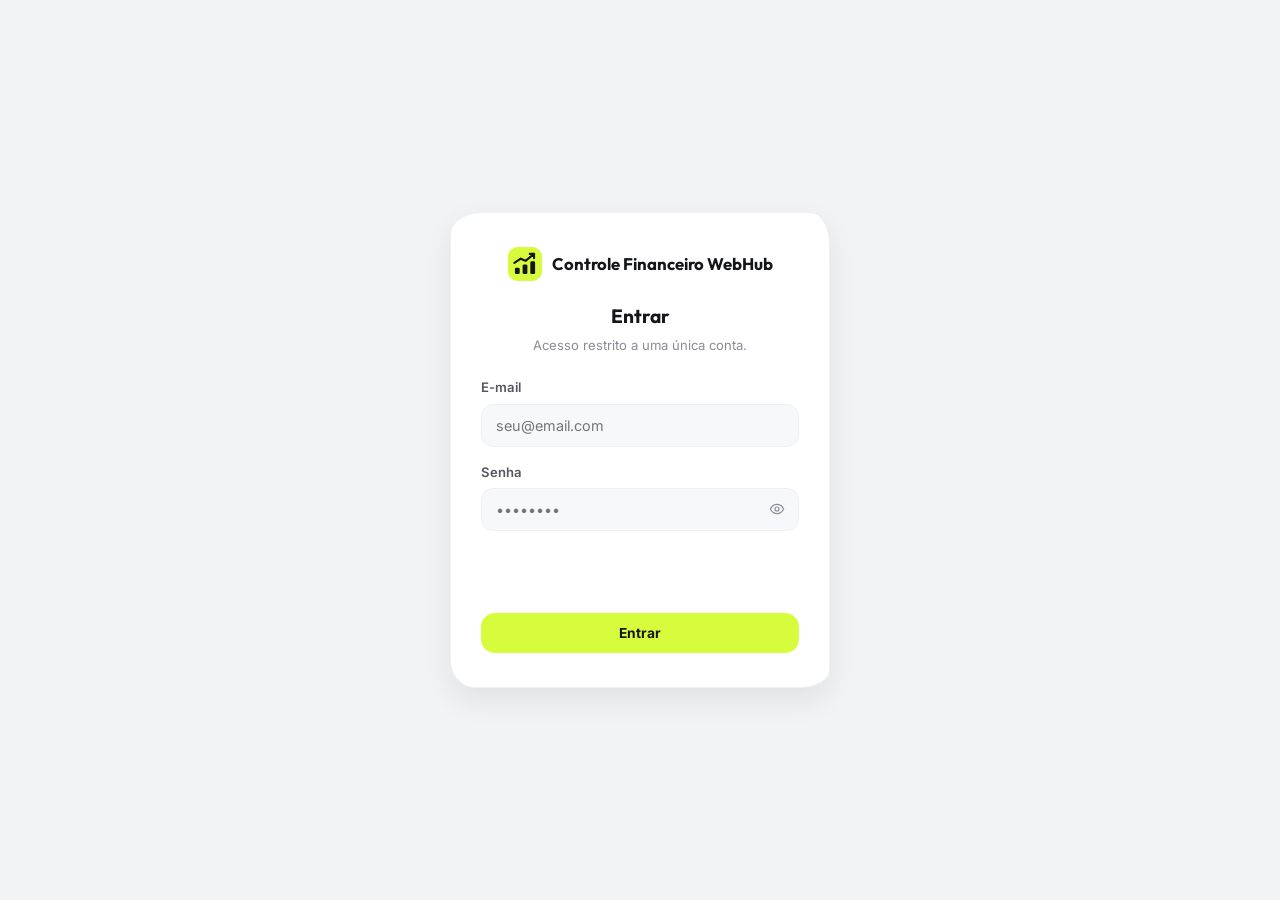
==== commit a444a2f0: "Nova logo e nome Controle Financeiro WebHub Co-Authored-By: Claude Opus 5.5 <noreply@anthropic.com>" ====
--- a/cliente.html
+++ b/cliente.html
@@ -3,13 +3,15 @@
 <head>
 <meta charset="UTF-8">
 <meta name="viewport" content="width=device-width, initial-scale=1.0">
-<title id="pageTitle">Novo cliente | Controle WebHub</title>
-<script src="js/config.js?v=202609241728"></script>
-<script src="js/auth.js?v=202609241728"></script>
+<title id="pageTitle">Novo cliente | Controle Financeiro WebHub</title>
+<link rel="icon" href="favicon.svg" type="image/svg+xml">
+<link rel="apple-touch-icon" href="apple-touch-icon.png">
+<script src="js/config.js?v=202611031541"></script>
+<script src="js/auth.js?v=202611031541"></script>
 <script>AUTH.requireAuth();</script>
-<script src="js/theme.js?v=202609241728"></script>
-<script src="js/sidebar.js?v=202609241728"></script>
-<link rel="stylesheet" href="css/style.css?v=202609241728">
+<script src="js/theme.js?v=202611031541"></script>
+<script src="js/sidebar.js?v=202611031541"></script>
+<link rel="stylesheet" href="css/style.css?v=202611031541">
 </head>
 <body>
 
@@ -35,8 +37,8 @@
   <aside class="sidebar">
     <button class="sidebar-collapse-btn" id="sidebarCollapseBtn" aria-label="Recolher menu"><svg class="icon-sm"><use href="#i-chevron"/></svg></button>
     <div class="brand">
-      <div class="brand-mark">CW</div>
-      <span class="brand-name">Controle WebHub</span>
+      <img class="brand-mark" src="logo.svg" alt="" width="34" height="34">
+      <span class="brand-name">Controle Financeiro WebHub</span>
     </div>
     <nav class="nav-group">
       <a href="index.html" class="nav-link"><svg class="icon"><use href="#i-home"/></svg><span>Dashboard</span></a>
@@ -139,6 +141,7 @@
         <button type="button" class="btn btn-outline btn-sm" id="addParcela"><svg class="icon-sm"><use href="#i-plus"/></svg>Adicionar parcela</button>
       </div>
       <div class="parcelas-list" id="parcelasList" hidden></div>
+      <div class="parcelas-soma" id="parcelasSoma" hidden></div>
 
       <div class="section-title" id="situacaoTitle">Pagamento do cliente</div>
       <p class="field-hint" id="situacaoHint" style="margin:-8px 0 12px;" hidden>No parcelado, o pagamento do cliente é marcado em cada parcela, logo acima.</p>
@@ -257,9 +260,9 @@
 
 <div class="toast" id="toast"></div>
 
-<script src="js/store.js?v=202609241728"></script>
-<script src="js/notifications.js?v=202609241728"></script>
-<script src="js/cliente.js?v=202609241728"></script>
+<script src="js/store.js?v=202611031541"></script>
+<script src="js/notifications.js?v=202611031541"></script>
+<script src="js/cliente.js?v=202611031541"></script>
 <script>document.getElementById('logoutBtn').addEventListener('click', () => AUTH.logout());</script>
 </body>
 </html>
--- a/css/style.css
+++ b/css/style.css
@@ -88,6 +88,8 @@
   display:flex;align-items:center;justify-content:center;font-weight:800;font-size:.95rem;flex-shrink:0;
 }
 .brand-name{font-weight:700;font-size:1.05rem;}
+/* No menu lateral o nome quebra em 2 linhas ("Controle Financeiro" / "WebHub"). */
+.sidebar .brand-name{font-size:.95rem;line-height:1.2;}
 
 .nav-group{margin-bottom:6px;}
 .nav-link{
@@ -390,6 +392,13 @@
 .split-total.is-bad{background:#fdecec;color:var(--red);}
 
 .parcelas-list{display:flex;flex-direction:column;gap:12px;}
+/* Aviso de que as parcelas fecham (ou não) o valor do projeto. */
+.parcelas-soma{
+  margin-top:10px;padding:10px 14px;border-radius:10px;
+  font-size:.78rem;font-weight:600;line-height:1.35;
+}
+.parcelas-soma.is-ok{background:#e4f9ea;color:#1e8a4c;}
+.parcelas-soma.is-bad{background:#fdecec;color:#b3261e;}
 .parcela-row{
   display:flex;flex-direction:column;gap:10px;
   background:var(--gray-50);padding:12px;border-radius:12px;
@@ -646,6 +655,26 @@
 .report-table td{padding:13px 14px;border-bottom:1px solid var(--gray-100);}
 .report-table tr:last-child td{border-bottom:none;}
 .report-empty{text-align:center;color:var(--gray-500);padding:30px 14px !important;}
+/* Parcelas do cliente e dos repasses (agência / dev): cada célula empilha linhas curtas. */
+.report-table-parcelas{min-width:820px;}
+.report-table-parcelas td{vertical-align:top;}
+.report-table-parcelas td strong{display:block;}
+.rep-linha,.rep-mudo,.rep-aviso,.rep-check{display:block;line-height:1.45;}
+.rep-linha + .rep-linha{margin-top:2px;}
+.rep-linha em{font-style:normal;font-weight:700;font-size:.76rem;color:var(--gray-500);margin-left:4px;}
+.rep-linha em.is-ok{color:#1e8a4c;}
+.rep-linha em.is-pending{color:var(--red);}
+.rep-mudo{color:var(--gray-500);font-size:.8rem;}
+.rep-aviso{color:var(--red);font-weight:700;font-size:.8rem;margin-top:4px;}
+.rep-check{color:#1e8a4c;font-weight:600;font-size:.8rem;margin-top:4px;}
+/* Quadro acima da tabela: parcelas de agência/dev de meses anteriores ainda sem pagar. */
+.report-alerts{margin:0 0 14px;padding:12px 16px;border-radius:var(--radius-sm);font-size:.86rem;display:flex;flex-direction:column;gap:4px;}
+.report-alerts.is-bad{background:rgba(239,91,91,.12);color:var(--red);}
+.report-alerts.is-ok{background:rgba(30,138,76,.12);color:#1e8a4c;}
+.report-alerts span{color:var(--gray-700);}
+.report-alerts ul{margin:4px 0 0;padding-left:18px;color:var(--gray-700);}
+.report-alerts li + li{margin-top:3px;}
+.report-alerts li strong{color:inherit;}
 
 /* ================= Modal de detalhamento ================= */
 .modal-overlay{
